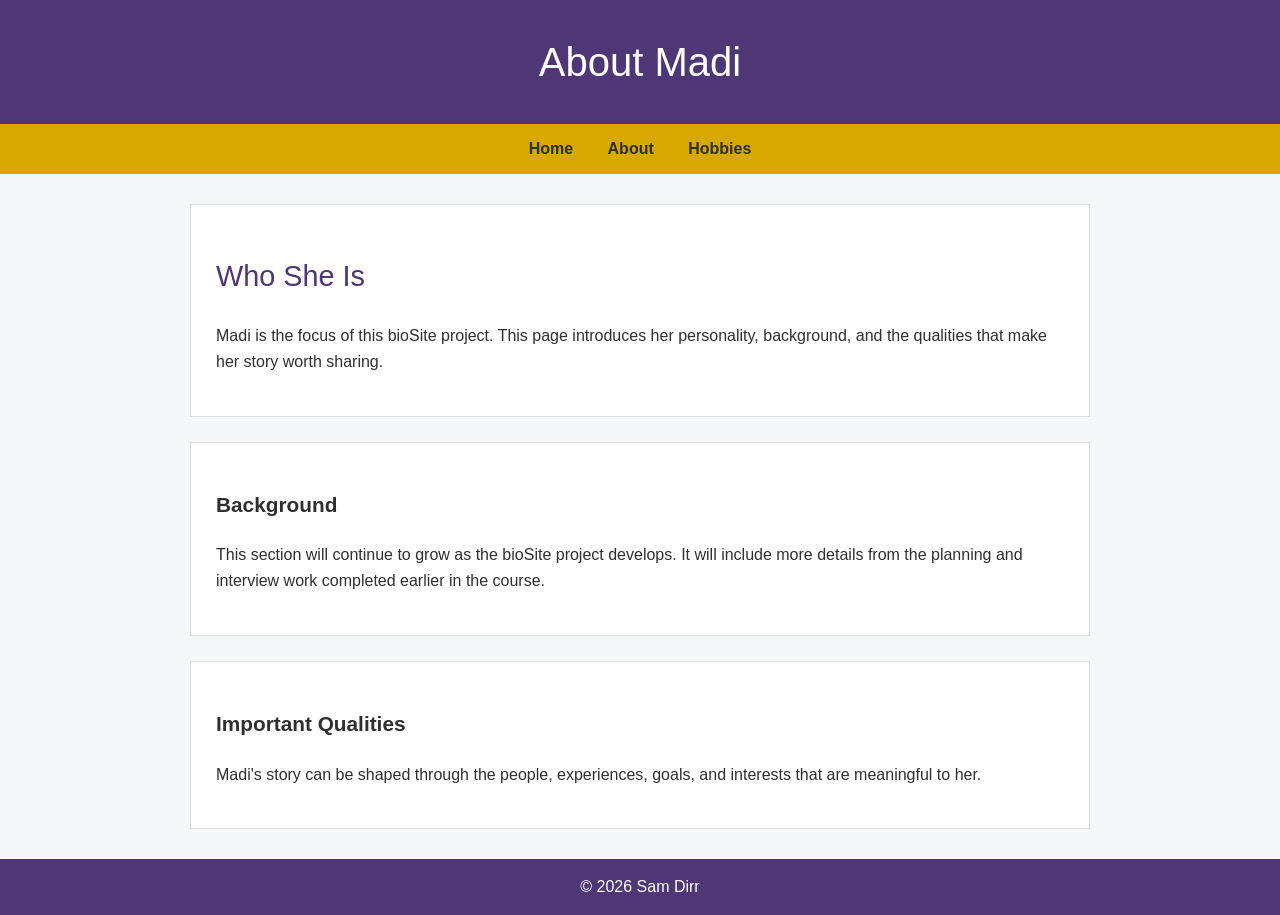
==== about.html @ 8c5dd636 "Initial bioSite layout" ====
<!DOCTYPE html>
<html lang="en">
<head>
    <!--
        Name: Sam Dirr
        Assignment: 6.3
        Date: July 5, 2026
    -->
    <meta charset="UTF-8">
    <title>About Madi</title>
    <link rel="stylesheet" href="site.css">
</head>

<body>
<header>
    <h1>About Madi</h1>
</header>

<nav>
    <a href="index.html">Home</a>
    <a href="about.html">About</a>
    <a href="hobbies.html">Hobbies</a>
</nav>

<main>
    <section class="page-section">
        <h2>Who She Is</h2>
        <p>
            Madi is the focus of this bioSite project. This page introduces her
            personality, background, and the qualities that make her story worth
            sharing.
        </p>
    </section>

    <section class="page-section">
        <h3>Background</h3>
        <p>
            This section will continue to grow as the bioSite project develops.
            It will include more details from the planning and interview work
            completed earlier in the course.
        </p>
    </section>

    <section class="page-section">
        <h3>Important Qualities</h3>
        <p>
            Madi's story can be shaped through the people, experiences, goals,
            and interests that are meaningful to her.
        </p>
    </section>
</main>

<footer>
    <p>&copy; 2026 Sam Dirr</p>
</footer>
</body>
</html>
---- site.css ----
/*
    Name: Sam Dirr
    Assignment: 6.3
    Date: July 5, 2026
*/

body {
    margin: 0;
    font-family: Arial, Helvetica, sans-serif;
    background-color: #f6f7f9;
    color: #2f2f2f;
    line-height: 1.6;
}

header {
    background-color: #4f3674;
    color: #ffffff;
    padding: 30px;
    text-align: center;
}

h1 {
    font-size: 2.5em;
    font-weight: 400;
    margin: 0;
}

h2 {
    color: #4f3674;
    font-size: 1.8em;
    font-weight: 400;
}

h3 {
    color: #2f2f2f;
    font-size: 1.3em;
    font-weight: 600;
}

nav {
    background-color: #d6a800;
    padding: 12px;
    text-align: center;
}

nav a {
    color: #2f2f2f;
    font-weight: 600;
    margin: 0 15px;
    text-decoration: none;
}

nav a:hover {
    color: #ffffff;
    text-decoration: underline;
}

main {
    margin: 30px auto;
    max-width: 900px;
    padding: 0 20px;
}

.hero {
    background-color: #ffffff;
    border-left: 8px solid #4f3674;
    padding: 25px;
    margin-bottom: 25px;
}

.page-section {
    background-color: #ffffff;
    border: 1px solid #dddddd;
    padding: 25px;
    margin-bottom: 25px;
}

.hobby-list {
    display: grid;
    grid-template-columns: repeat(3, 1fr);
    gap: 20px;
}

.hobby-card {
    background-color: #ffffff;
    border: 1px solid #dddddd;
    padding: 20px;
}

footer {
    background-color: #4f3674;
    color: #ffffff;
    padding: 15px;
    text-align: center;
}

footer p {
    margin: 0;
}
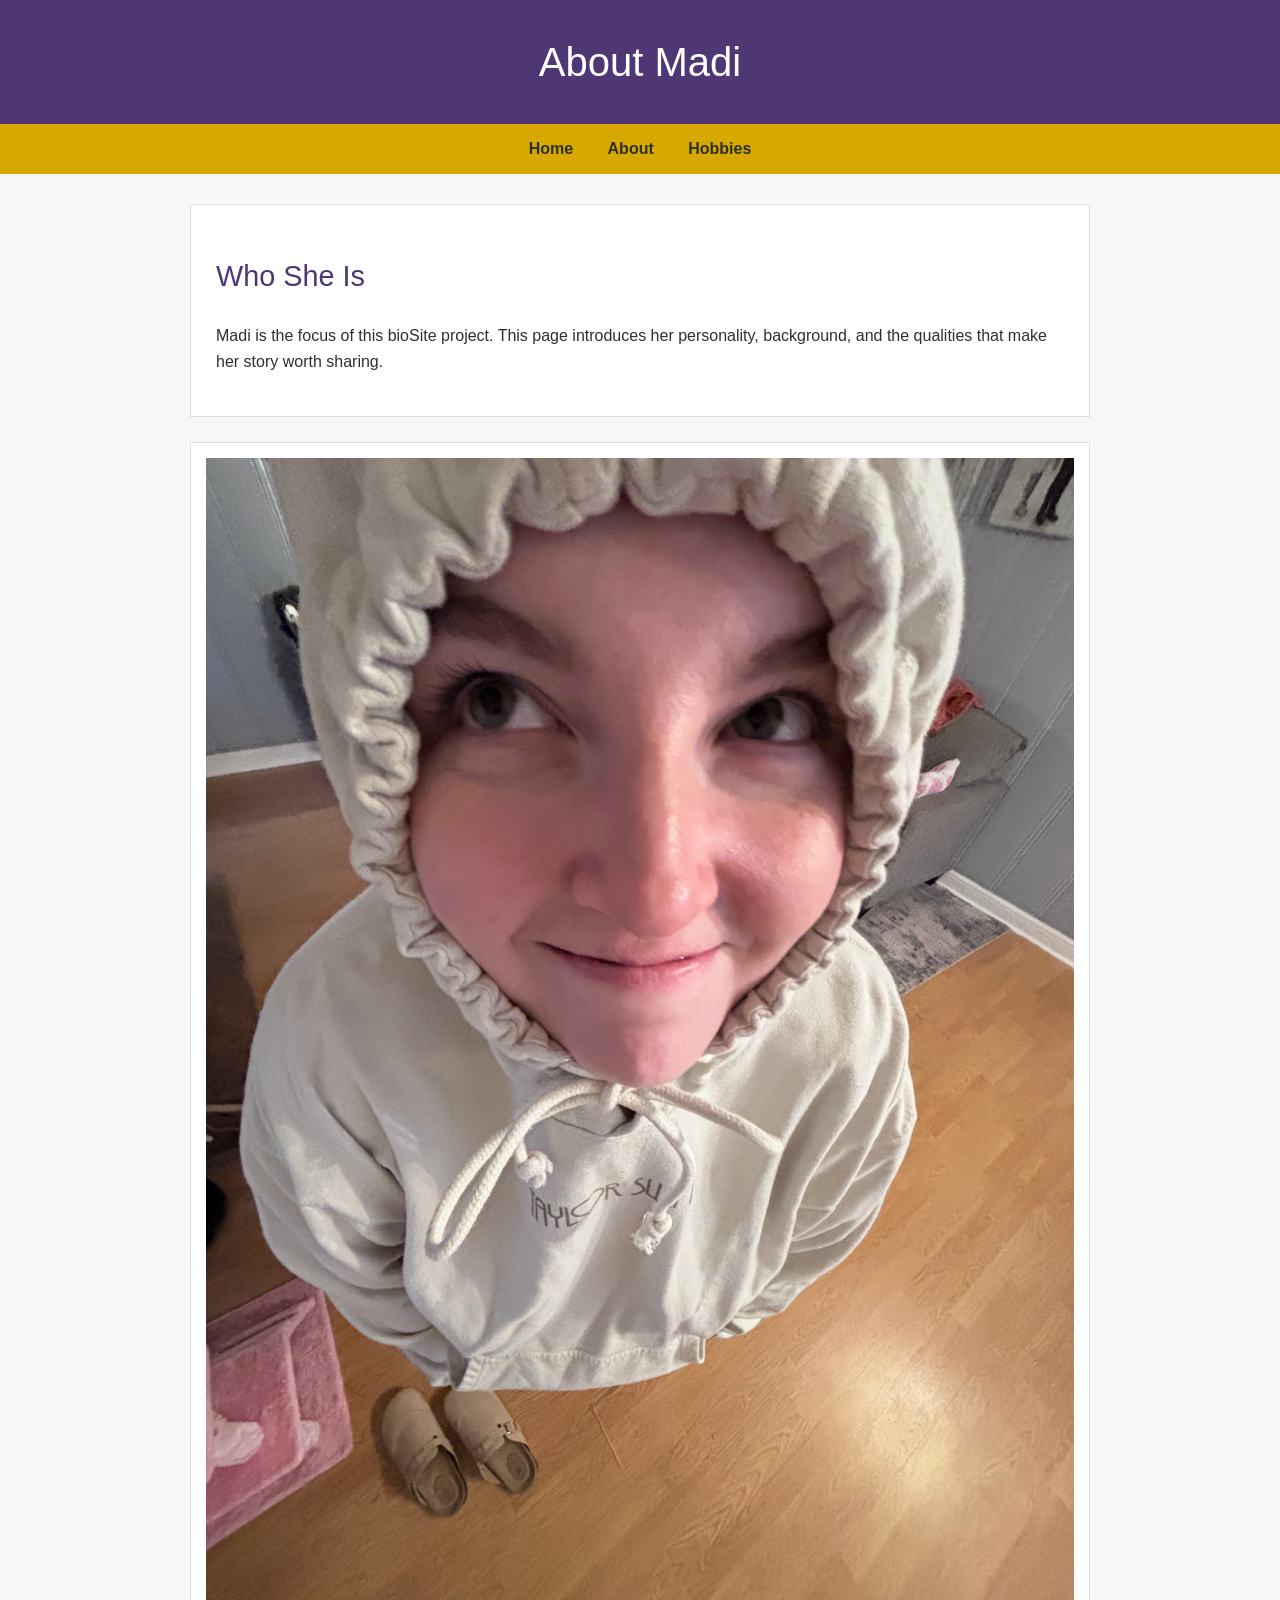
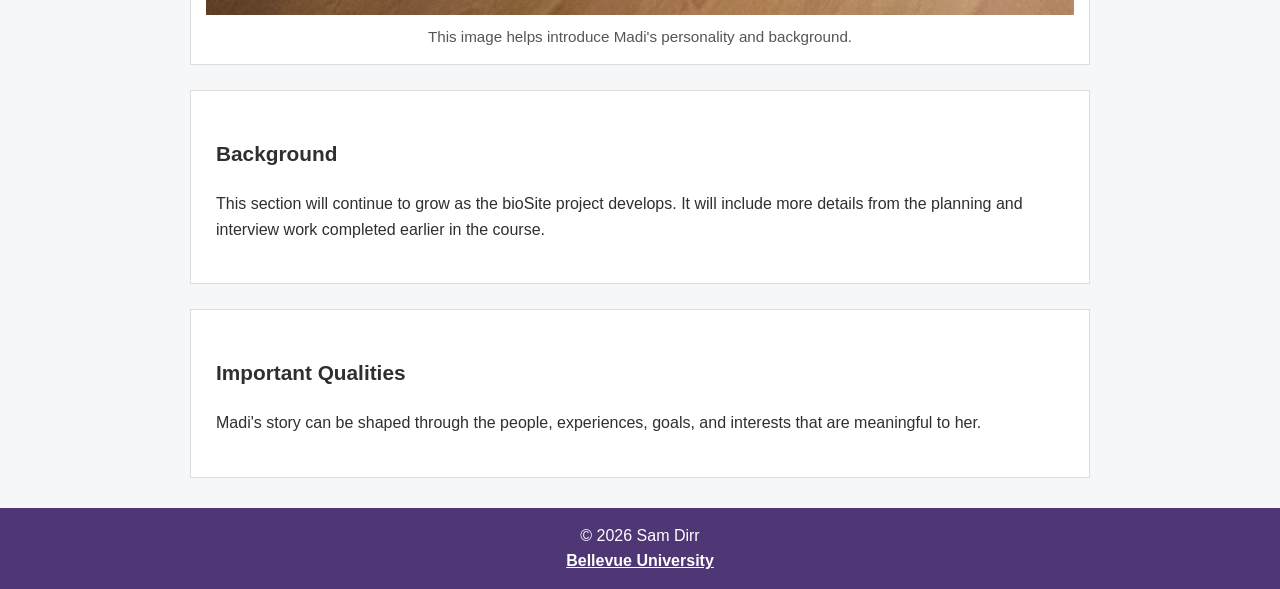
==== commit f4aab681: "Add bioSite images and layout for assignment 7.2" ====
--- a/about.html
+++ b/about.html
@@ -3,8 +3,8 @@
 <head>
     <!--
         Name: Sam Dirr
-        Assignment: 6.3
-        Date: July 5, 2026
+        Assignment: 7.2
+        Date: July 12, 2026
     -->
     <meta charset="UTF-8">
     <title>About Madi</title>
@@ -32,6 +32,11 @@
         </p>
     </section>
 
+    <figure class="image-feature">
+        <img src="images/madi-about.JPEG" alt="Madi in a meaningful personal moment">
+        <figcaption>This image helps introduce Madi's personality and background.</figcaption>
+    </figure>
+
     <section class="page-section">
         <h3>Background</h3>
         <p>
@@ -52,6 +57,7 @@
 
 <footer>
     <p>&copy; 2026 Sam Dirr</p>
+    <p><a href="https://www.bellevue.edu/" target="_blank">Bellevue University</a></p>
 </footer>
 </body>
-</html>+</html>
--- a/site.css
+++ b/site.css
@@ -1,7 +1,7 @@
 /*
     Name: Sam Dirr
-    Assignment: 6.3
-    Date: July 5, 2026
+    Assignment: 7.2
+    Date: July 12, 2026
 */
 
 body {
@@ -75,6 +75,27 @@
     margin-bottom: 25px;
 }
 
+.image-feature {
+    background-color: #ffffff;
+    border: 1px solid #dddddd;
+    margin: 0 0 25px 0;
+    padding: 15px;
+}
+
+.image-feature img {
+    display: block;
+    max-width: 100%;
+    width: 100%;
+    height: auto;
+}
+
+.image-feature figcaption {
+    color: #555555;
+    font-size: 0.95em;
+    margin-top: 10px;
+    text-align: center;
+}
+
 .hobby-list {
     display: grid;
     grid-template-columns: repeat(3, 1fr);
@@ -96,4 +117,9 @@
 
 footer p {
     margin: 0;
-}+}
+
+footer a {
+    color: #ffffff;
+    font-weight: 600;
+}
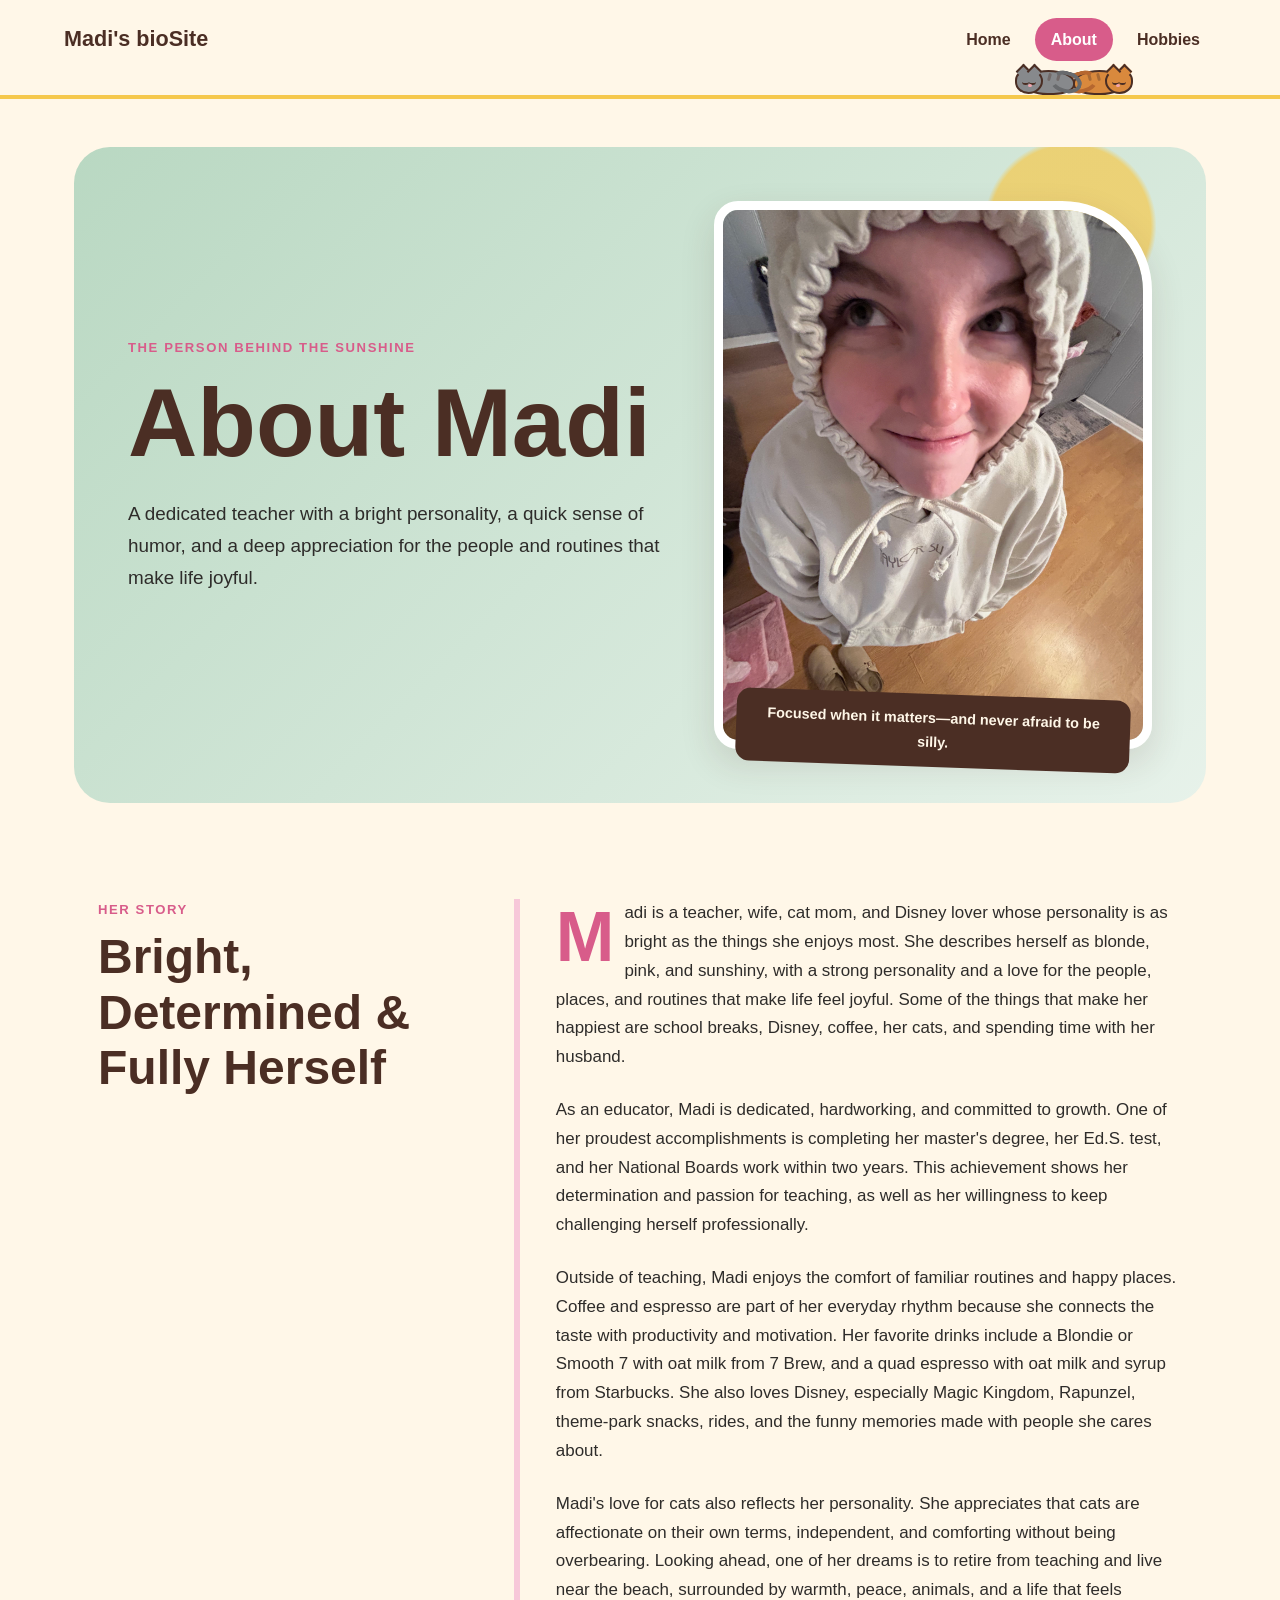
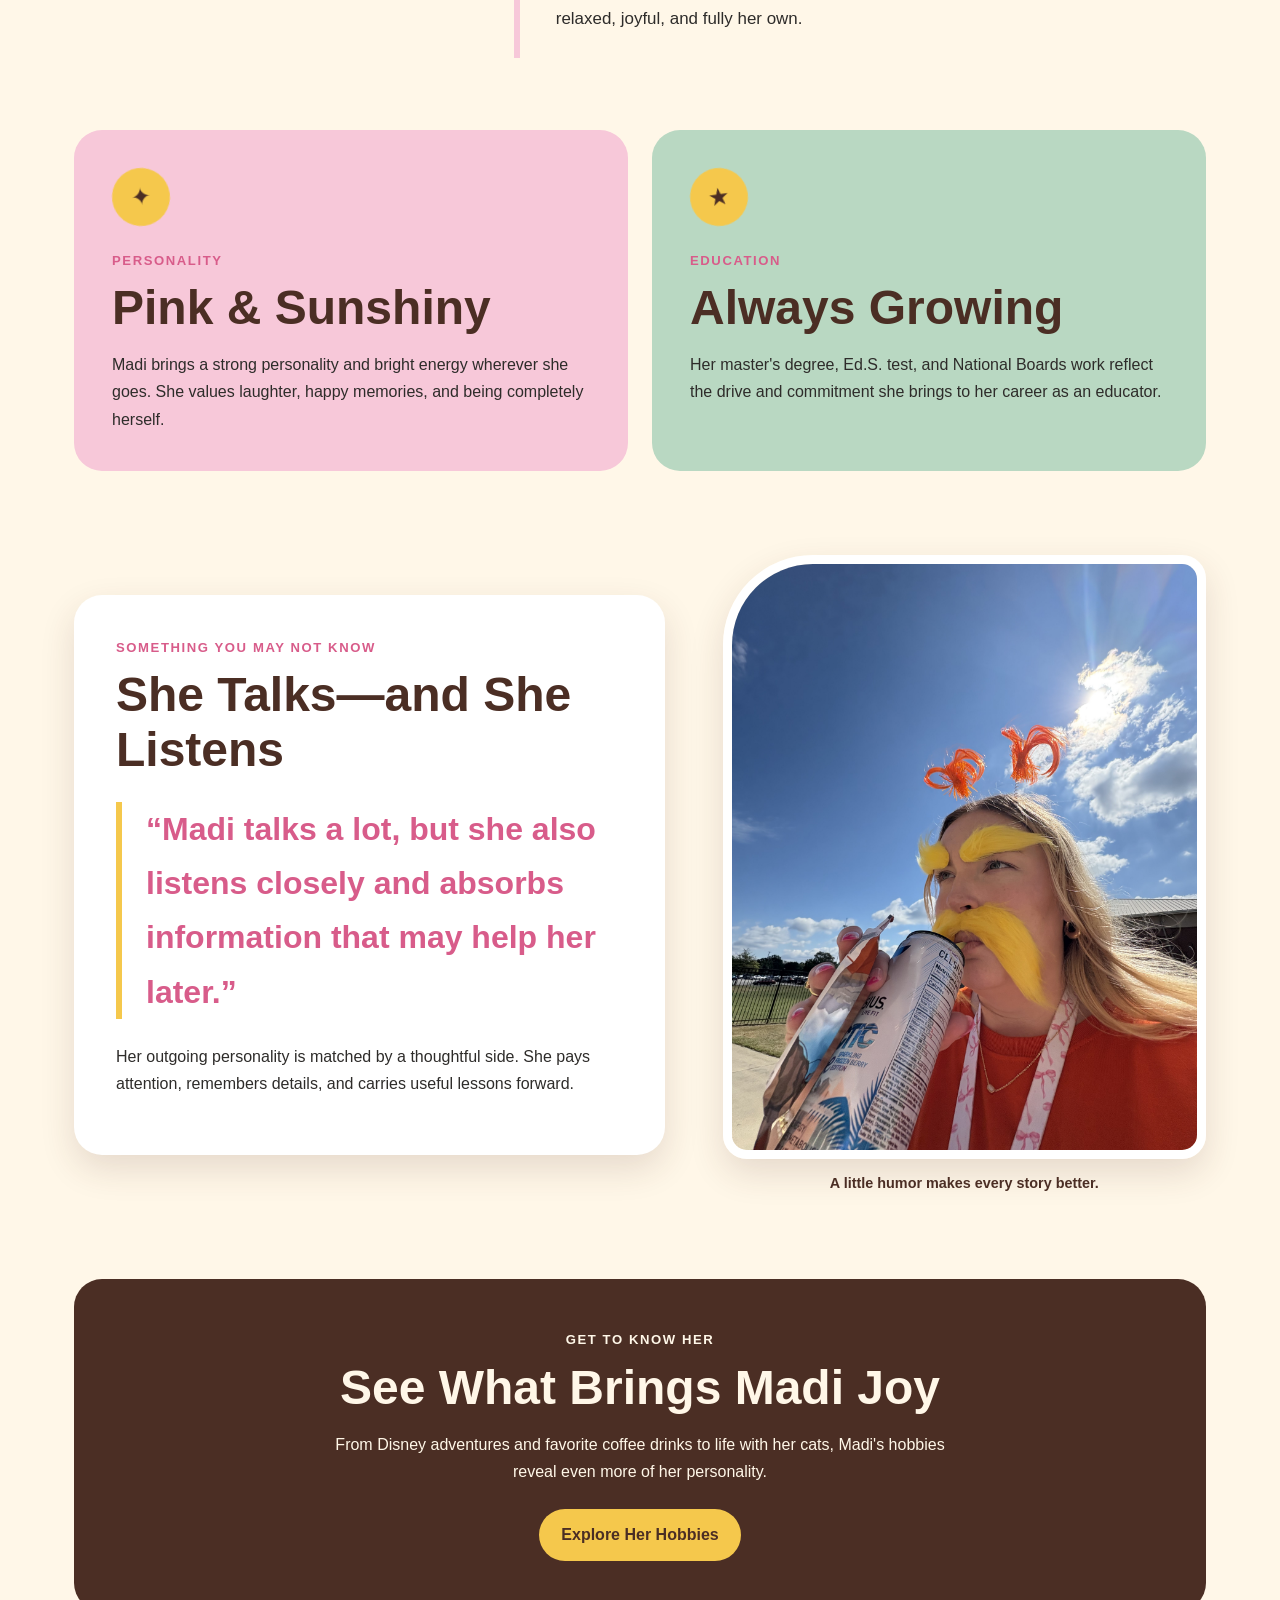
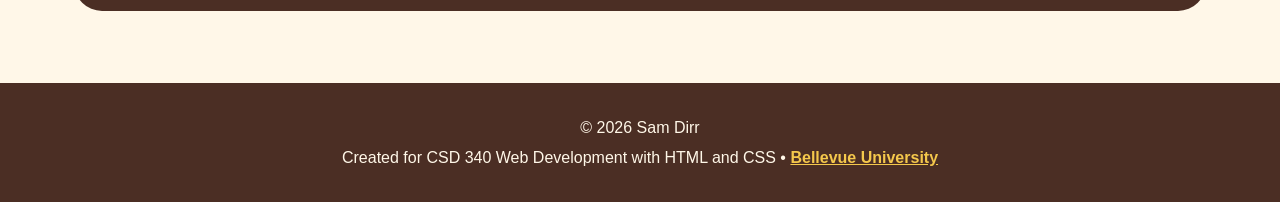
==== commit 162ab826: "Finalizing Madi BioSite" ====
--- a/about.html
+++ b/about.html
@@ -3,61 +3,182 @@
 <head>
     <!--
         Name: Sam Dirr
-        Assignment: 7.2
-        Date: July 12, 2026
+        Assignment: 10.2
+        Date: July 26, 2026
     -->
     <meta charset="UTF-8">
-    <title>About Madi</title>
+    <meta name="viewport" content="width=device-width, initial-scale=1.0">
+    <meta name="description" content="Learn about Madi's personality, career, accomplishments, and dreams.">
+    <title>About Madi | bioSite</title>
     <link rel="stylesheet" href="site.css">
 </head>
 
 <body>
-<header>
-    <h1>About Madi</h1>
+<header class="site-header">
+    <a class="site-name" href="index.html">Madi's bioSite</a>
+    <nav aria-label="Main navigation">
+        <a href="index.html">Home</a>
+        <a class="active" href="about.html" aria-current="page">
+            About
+            <span class="sleeping-cats" aria-hidden="true">
+                <span class="sleeping-cat cat-gray">
+                    <span class="cat-tail"></span>
+                    <span class="cat-body"></span>
+                    <span class="cat-head">
+                        <span class="cat-ear ear-left"></span>
+                        <span class="cat-ear ear-right"></span>
+                        <span class="cat-eye eye-left"></span>
+                        <span class="cat-eye eye-right"></span>
+                        <span class="cat-nose"></span>
+                    </span>
+                </span>
+                <span class="sleeping-cat cat-orange">
+                    <span class="cat-tail"></span>
+                    <span class="cat-body"></span>
+                    <span class="cat-head">
+                        <span class="cat-ear ear-left"></span>
+                        <span class="cat-ear ear-right"></span>
+                        <span class="cat-eye eye-left"></span>
+                        <span class="cat-eye eye-right"></span>
+                        <span class="cat-nose"></span>
+                    </span>
+                </span>
+            </span>
+        </a>
+        <a href="hobbies.html">Hobbies</a>
+    </nav>
 </header>
 
-<nav>
-    <a href="index.html">Home</a>
-    <a href="about.html">About</a>
-    <a href="hobbies.html">Hobbies</a>
-</nav>
+<main>
+    <section class="about-hero">
+        <div class="about-title">
+            <p class="eyebrow">The Person Behind the Sunshine</p>
+            <h1>About Madi</h1>
+            <p class="about-intro">
+                A dedicated teacher with a bright personality, a quick sense of
+                humor, and a deep appreciation for the people and routines that
+                make life joyful.
+            </p>
+        </div>
 
-<main>
-    <section class="page-section">
-        <h2>Who She Is</h2>
-        <p>
-            Madi is the focus of this bioSite project. This page introduces her
-            personality, background, and the qualities that make her story worth
-            sharing.
-        </p>
+        <figure class="about-hero-photo">
+            <img src="images/madi-about.JPEG"
+                 alt="Madi making a playful face while bundled inside a hoodie">
+            <figcaption>Focused when it matters—and never afraid to be silly.</figcaption>
+        </figure>
     </section>
 
-    <figure class="image-feature">
-        <img src="images/madi-about.JPEG" alt="Madi in a meaningful personal moment">
-        <figcaption>This image helps introduce Madi's personality and background.</figcaption>
-    </figure>
+    <section class="biography-section" aria-labelledby="biography-heading">
+        <div class="biography-heading">
+            <p class="eyebrow">Her Story</p>
+            <h2 id="biography-heading">Bright, Determined &amp; Fully Herself</h2>
+        </div>
 
-    <section class="page-section">
-        <h3>Background</h3>
-        <p>
-            This section will continue to grow as the bioSite project develops.
-            It will include more details from the planning and interview work
-            completed earlier in the course.
-        </p>
+        <div class="biography-copy">
+            <p>
+                Madi is a teacher, wife, cat mom, and Disney lover whose
+                personality is as bright as the things she enjoys most. She
+                describes herself as blonde, pink, and sunshiny, with a strong
+                personality and a love for the people, places, and routines
+                that make life feel joyful. Some of the things that make her
+                happiest are school breaks, Disney, coffee, her cats, and
+                spending time with her husband.
+            </p>
+
+            <p>
+                As an educator, Madi is dedicated, hardworking, and committed
+                to growth. One of her proudest accomplishments is completing
+                her master's degree, her Ed.S. test, and her National Boards
+                work within two years. This achievement shows her
+                determination and passion for teaching, as well as her
+                willingness to keep challenging herself professionally.
+            </p>
+
+            <p>
+                Outside of teaching, Madi enjoys the comfort of familiar
+                routines and happy places. Coffee and espresso are part of her
+                everyday rhythm because she connects the taste with
+                productivity and motivation. Her favorite drinks include a
+                Blondie or Smooth 7 with oat milk from 7 Brew, and a quad
+                espresso with oat milk and syrup from Starbucks. She also loves
+                Disney, especially Magic Kingdom, Rapunzel, theme-park snacks,
+                rides, and the funny memories made with people she cares about.
+            </p>
+
+            <p>
+                Madi's love for cats also reflects her personality. She
+                appreciates that cats are affectionate on their own terms,
+                independent, and comforting without being overbearing. Looking
+                ahead, one of her dreams is to retire from teaching and live
+                near the beach, surrounded by warmth, peace, animals, and a
+                life that feels relaxed, joyful, and fully her own.
+            </p>
+        </div>
     </section>
 
-    <section class="page-section">
-        <h3>Important Qualities</h3>
+    <section class="about-highlights" aria-label="Madi's qualities and accomplishments">
+        <article class="highlight-card highlight-rose">
+            <span class="highlight-icon" aria-hidden="true">✦</span>
+            <p class="eyebrow">Personality</p>
+            <h2>Pink &amp; Sunshiny</h2>
+            <p>
+                Madi brings a strong personality and bright energy wherever she
+                goes. She values laughter, happy memories, and being completely
+                herself.
+            </p>
+        </article>
+
+        <article class="highlight-card highlight-mint">
+            <span class="highlight-icon" aria-hidden="true">★</span>
+            <p class="eyebrow">Education</p>
+            <h2>Always Growing</h2>
+            <p>
+                Her master's degree, Ed.S. test, and National Boards work
+                reflect the drive and commitment she brings to her career as an
+                educator.
+            </p>
+        </article>
+    </section>
+
+    <section class="little-known">
+        <div class="little-known-copy">
+            <p class="eyebrow">Something You May Not Know</p>
+            <h2>She Talks—and She Listens</h2>
+            <blockquote>
+                “Madi talks a lot, but she also listens closely and absorbs
+                information that may help her later.”
+            </blockquote>
+            <p>
+                Her outgoing personality is matched by a thoughtful side. She
+                pays attention, remembers details, and carries useful lessons
+                forward.
+            </p>
+        </div>
+
+        <figure>
+            <img src="images/madi-dressedup-funny.jpg"
+                 alt="Madi dressed in a playful yellow mustache and eyebrows">
+            <figcaption>A little humor makes every story better.</figcaption>
+        </figure>
+    </section>
+
+    <section class="about-next">
+        <p class="eyebrow">Get to Know Her</p>
+        <h2>See What Brings Madi Joy</h2>
         <p>
-            Madi's story can be shaped through the people, experiences, goals,
-            and interests that are meaningful to her.
+            From Disney adventures and favorite coffee drinks to life with her
+            cats, Madi's hobbies reveal even more of her personality.
         </p>
+        <a class="button" href="hobbies.html">Explore Her Hobbies</a>
     </section>
 </main>
 
 <footer>
     <p>&copy; 2026 Sam Dirr</p>
-    <p><a href="https://www.bellevue.edu/" target="_blank">Bellevue University</a></p>
+    <p>
+        Created for CSD 340 Web Development with HTML and CSS •
+        <a href="https://www.bellevue.edu/" target="_blank" rel="noopener noreferrer">Bellevue University</a>
+    </p>
 </footer>
 </body>
 </html>
--- a/site.css
+++ b/site.css
@@ -1,125 +1,1166 @@
 /*
     Name: Sam Dirr
-    Assignment: 7.2
-    Date: July 12, 2026
+    Assignment: 10.2
+    Date: July 26, 2026
 */
+
+:root {
+    --blush: #f7c8d9;
+    --rose: #d85c8a;
+    --sunshine: #f5c84c;
+    --espresso: #4b2e24;
+    --cream: #fff7e8;
+    --latte: #b58b67;
+    --charcoal: #2e2c2a;
+    --mint: #b9d8c2;
+    --white: #ffffff;
+    --shadow: 0 14px 35px rgba(75, 46, 36, 0.14);
+}
+
+* {
+    box-sizing: border-box;
+}
+
+html {
+    scroll-behavior: smooth;
+}
 
 body {
     margin: 0;
     font-family: Arial, Helvetica, sans-serif;
-    background-color: #f6f7f9;
-    color: #2f2f2f;
-    line-height: 1.6;
-}
-
-header {
-    background-color: #4f3674;
-    color: #ffffff;
-    padding: 30px;
-    text-align: center;
-}
-
-h1 {
-    font-size: 2.5em;
-    font-weight: 400;
-    margin: 0;
-}
-
-h2 {
-    color: #4f3674;
-    font-size: 1.8em;
-    font-weight: 400;
-}
-
-h3 {
-    color: #2f2f2f;
-    font-size: 1.3em;
-    font-weight: 600;
-}
-
-nav {
-    background-color: #d6a800;
-    padding: 12px;
-    text-align: center;
-}
-
-nav a {
-    color: #2f2f2f;
-    font-weight: 600;
-    margin: 0 15px;
-    text-decoration: none;
-}
-
-nav a:hover {
-    color: #ffffff;
-    text-decoration: underline;
-}
-
-main {
-    margin: 30px auto;
-    max-width: 900px;
-    padding: 0 20px;
-}
-
-.hero {
-    background-color: #ffffff;
-    border-left: 8px solid #4f3674;
-    padding: 25px;
-    margin-bottom: 25px;
-}
-
-.page-section {
-    background-color: #ffffff;
-    border: 1px solid #dddddd;
-    padding: 25px;
-    margin-bottom: 25px;
-}
-
-.image-feature {
-    background-color: #ffffff;
-    border: 1px solid #dddddd;
-    margin: 0 0 25px 0;
-    padding: 15px;
-}
-
-.image-feature img {
+    background-color: var(--cream);
+    color: var(--charcoal);
+    line-height: 1.7;
+}
+
+img {
     display: block;
     max-width: 100%;
+}
+
+a {
+    color: var(--espresso);
+}
+
+.site-header {
+    align-items: center;
+    background-color: var(--cream);
+    border-bottom: 4px solid var(--sunshine);
+    display: flex;
+    justify-content: space-between;
+    padding: 18px max(5%, calc((100% - 1180px) / 2)) 34px;
+    position: sticky;
+    top: 0;
+    z-index: 10;
+}
+
+.site-name {
+    color: var(--espresso);
+    font-size: 1.35rem;
+    font-weight: 800;
+    text-decoration: none;
+}
+
+nav {
+    display: flex;
+    gap: 8px;
+}
+
+nav a {
+    border-radius: 999px;
+    color: var(--espresso);
+    font-weight: 700;
+    padding: 8px 16px;
+    text-decoration: none;
+    transition: background-color 0.2s ease, color 0.2s ease;
+}
+
+nav a:hover,
+nav a:focus,
+nav a.active {
+    background-color: var(--rose);
+    color: var(--white);
+}
+
+/* Static sleeping cats that rest on the header divider. */
+.site-header nav a.active {
+    position: relative;
+}
+
+.sleeping-cats {
+    bottom: -36px;
+    height: 38px;
+    left: 50%;
+    pointer-events: none;
+    position: absolute;
+    transform: translateX(-50%);
+    width: 118px;
+}
+
+.sleeping-cat,
+.cat-body,
+.cat-head,
+.cat-tail,
+.cat-ear,
+.cat-eye,
+.cat-nose {
+    display: block;
+    position: absolute;
+}
+
+.sleeping-cat {
+    bottom: 2px;
+    height: 34px;
+    width: 67px;
+}
+
+.cat-gray {
+    left: 0;
+    z-index: 2;
+}
+
+.cat-orange {
+    right: 0;
+    transform: scaleX(-1);
+    z-index: 1;
+}
+
+.cat-body {
+    background-color: #87898c;
+    border: 2px solid var(--espresso);
+    border-radius: 50% 55% 44% 48%;
+    bottom: 0;
+    height: 25px;
+    left: 9px;
+    width: 51px;
+}
+
+.cat-orange .cat-body,
+.cat-orange .cat-head {
+    background-color: #d9893d;
+}
+
+.cat-head {
+    background-color: #87898c;
+    border: 2px solid var(--espresso);
+    border-radius: 45% 48% 52% 48%;
+    bottom: 1px;
+    height: 25px;
+    left: 0;
+    width: 28px;
+    z-index: 3;
+}
+
+.cat-ear {
+    background-color: inherit;
+    border-left: 2px solid var(--espresso);
+    border-top: 2px solid var(--espresso);
+    height: 11px;
+    top: -5px;
+    transform: rotate(45deg);
+    width: 11px;
+}
+
+.ear-left {
+    left: 1px;
+}
+
+.ear-right {
+    right: 1px;
+}
+
+.cat-eye {
+    border-bottom: 2px solid var(--espresso);
+    border-radius: 0 0 9px 9px;
+    height: 5px;
+    top: 9px;
+    width: 7px;
+}
+
+.eye-left {
+    left: 5px;
+}
+
+.eye-right {
+    right: 5px;
+}
+
+.cat-nose {
+    background-color: #f2a6af;
+    border-radius: 50%;
+    bottom: 5px;
+    height: 3px;
+    left: 11px;
+    width: 4px;
+}
+
+.cat-tail {
+    border: 4px solid var(--espresso);
+    border-left-color: transparent;
+    border-radius: 50%;
+    bottom: 2px;
+    height: 22px;
+    right: 0;
+    transform: rotate(14deg);
+    width: 32px;
+    z-index: 4;
+}
+
+.cat-gray .cat-tail {
+    border-bottom-color: #686a6d;
+    border-right-color: #686a6d;
+    border-top-color: #686a6d;
+}
+
+.cat-orange .cat-tail {
+    border-bottom-color: #b6672f;
+    border-right-color: #b6672f;
+    border-top-color: #b6672f;
+}
+
+.cat-gray .cat-body::before,
+.cat-gray .cat-body::after,
+.cat-orange .cat-body::before,
+.cat-orange .cat-body::after {
+    background-color: var(--espresso);
+    border-radius: 3px;
+    content: "";
+    height: 8px;
+    opacity: 0.35;
+    position: absolute;
+    top: 1px;
+    transform: rotate(15deg);
+    width: 3px;
+}
+
+.cat-gray .cat-body::before,
+.cat-orange .cat-body::before {
+    left: 22px;
+}
+
+.cat-gray .cat-body::after,
+.cat-orange .cat-body::after {
+    left: 31px;
+}
+
+main {
+    margin: 0 auto;
+    max-width: 1180px;
+    padding: 48px 24px 72px;
+}
+
+h1,
+h2,
+h3 {
+    color: var(--espresso);
+    line-height: 1.15;
+    margin-top: 0;
+}
+
+h1 {
+    font-size: clamp(3rem, 8vw, 6rem);
+    margin-bottom: 10px;
+}
+
+h2 {
+    font-size: clamp(2rem, 4vw, 3rem);
+    margin-bottom: 16px;
+}
+
+h3 {
+    font-size: 1.35rem;
+    margin-bottom: 10px;
+}
+
+p {
+    margin-top: 0;
+}
+
+.eyebrow {
+    color: var(--rose);
+    font-size: 0.82rem;
+    font-weight: 800;
+    letter-spacing: 0.12em;
+    margin-bottom: 8px;
+    text-transform: uppercase;
+}
+
+.hero {
+    align-items: center;
+    background:
+        radial-gradient(circle at 12% 10%, rgba(245, 200, 76, 0.55) 0 8%, transparent 8.5%),
+        linear-gradient(135deg, var(--blush), #fde7ef);
+    border-radius: 36px;
+    display: grid;
+    gap: 48px;
+    grid-template-columns: 1.1fr 0.9fr;
+    overflow: hidden;
+    padding: 54px;
+}
+
+.hero-copy {
+    max-width: 600px;
+}
+
+.hero-copy > p:not(.eyebrow):not(.hero-quote) {
+    font-size: 1.08rem;
+}
+
+.hero-quote {
+    color: var(--rose);
+    font-size: clamp(1.4rem, 3vw, 2.2rem);
+    font-weight: 700;
+    margin-bottom: 22px;
+}
+
+.hero-photo {
+    margin: 0;
+    position: relative;
+}
+
+.hero-photo img {
+    aspect-ratio: 4 / 5;
+    border: 9px solid var(--white);
+    border-radius: 48% 48% 18px 18px;
+    box-shadow: var(--shadow);
+    object-fit: cover;
+}
+
+.hero-photo figcaption {
+    background-color: var(--sunshine);
+    border-radius: 14px;
+    bottom: -20px;
+    color: var(--espresso);
+    font-size: 0.9rem;
+    font-weight: 700;
+    left: 24px;
+    padding: 12px 18px;
+    position: absolute;
+    right: 24px;
+    text-align: center;
+    transform: rotate(-2deg);
+}
+
+.button {
+    background-color: var(--espresso);
+    border-radius: 999px;
+    color: var(--white);
+    display: inline-block;
+    font-weight: 700;
+    margin-top: 8px;
+    padding: 12px 22px;
+    text-decoration: none;
+    transition: background-color 0.2s ease, transform 0.2s ease;
+}
+
+.button:hover,
+.button:focus {
+    background-color: var(--rose);
+    transform: translateY(-2px);
+}
+
+.story-section {
+    padding: 96px 0 42px;
+}
+
+.section-heading {
+    margin: 0 auto 36px;
+    max-width: 680px;
+    text-align: center;
+}
+
+.story-grid {
+    display: grid;
+    gap: 24px;
+    grid-template-columns: repeat(3, 1fr);
+}
+
+.story-card {
+    background-color: var(--white);
+    border-radius: 24px;
+    box-shadow: 0 8px 24px rgba(75, 46, 36, 0.09);
+    overflow: hidden;
+    transition: box-shadow 0.25s ease, transform 0.25s ease;
+}
+
+.story-card:hover {
+    box-shadow: var(--shadow);
+    transform: translateY(-7px);
+}
+
+.story-card img {
+    aspect-ratio: 4 / 3;
+    object-fit: cover;
     width: 100%;
+}
+
+.card-copy {
+    padding: 24px;
+}
+
+.tag {
+    background-color: var(--blush);
+    border-radius: 999px;
+    color: var(--espresso);
+    display: inline-block;
+    font-size: 0.76rem;
+    font-weight: 800;
+    margin-bottom: 14px;
+    padding: 5px 11px;
+    text-transform: uppercase;
+}
+
+.accomplishment {
+    align-items: center;
+    background-color: var(--mint);
+    border-radius: 28px;
+    display: grid;
+    gap: 30px;
+    grid-template-columns: auto 1fr;
+    margin: 54px 0;
+    padding: 42px;
+}
+
+.accomplishment-mark {
+    align-items: center;
+    background-color: var(--sunshine);
+    border-radius: 50%;
+    color: var(--espresso);
+    display: flex;
+    font-size: 2.4rem;
+    height: 100px;
+    justify-content: center;
+    transform: rotate(-8deg);
+    width: 100px;
+}
+
+.accomplishment p:last-child,
+.dream-copy p:last-child,
+.fun-strip p {
+    margin-bottom: 0;
+}
+
+.dream-section {
+    align-items: center;
+    display: grid;
+    gap: 54px;
+    grid-template-columns: 1fr 1fr;
+    padding: 38px 0 72px;
+}
+
+.dream-section figure {
+    margin: 0;
+}
+
+.dream-section img {
+    aspect-ratio: 5 / 4;
+    border: 9px solid var(--white);
+    border-radius: 22px 90px 22px 22px;
+    box-shadow: var(--shadow);
+    object-fit: cover;
+}
+
+.dream-copy {
+    border-left: 6px solid var(--sunshine);
+    padding-left: 30px;
+}
+
+.fun-strip {
+    align-items: center;
+    background-color: var(--espresso);
+    border-radius: 28px;
+    color: var(--cream);
+    display: grid;
+    gap: 34px;
+    grid-template-columns: 220px 1fr;
+    padding: 28px;
+}
+
+.fun-strip img {
+    aspect-ratio: 1 / 1;
+    border-radius: 20px;
+    object-fit: cover;
+}
+
+.fun-strip h2,
+.fun-strip .eyebrow,
+.fun-strip a {
+    color: var(--cream);
+}
+
+.text-link {
+    display: inline-block;
+    font-weight: 800;
+    margin-top: 12px;
+    text-underline-offset: 5px;
+}
+
+/* About page */
+.about-hero {
+    align-items: center;
+    background:
+        radial-gradient(circle at 88% 12%, rgba(245, 200, 76, 0.7) 0 7%, transparent 7.5%),
+        linear-gradient(135deg, var(--mint), #e7f2ea);
+    border-radius: 36px;
+    display: grid;
+    gap: 50px;
+    grid-template-columns: 1.1fr 0.9fr;
+    overflow: hidden;
+    padding: 54px;
+}
+
+.about-title h1 {
+    margin-bottom: 20px;
+}
+
+.about-intro {
+    font-size: 1.18rem;
+    max-width: 620px;
+}
+
+.about-hero-photo {
+    margin: 0;
+    position: relative;
+}
+
+.about-hero-photo img {
+    aspect-ratio: 4 / 5;
+    border: 9px solid var(--white);
+    border-radius: 24px 90px 24px 24px;
+    box-shadow: var(--shadow);
+    object-fit: cover;
+}
+
+.about-hero-photo figcaption {
+    background-color: var(--espresso);
+    border-radius: 14px;
+    bottom: -18px;
+    color: var(--cream);
+    font-size: 0.9rem;
+    font-weight: 700;
+    left: 22px;
+    padding: 12px 18px;
+    position: absolute;
+    right: 22px;
+    text-align: center;
+    transform: rotate(2deg);
+}
+
+.biography-section {
+    display: grid;
+    gap: 56px;
+    grid-template-columns: 0.7fr 1.3fr;
+    padding: 96px 24px 72px;
+}
+
+.biography-heading {
+    align-self: start;
+    position: sticky;
+    top: 110px;
+}
+
+.biography-copy {
+    border-left: 6px solid var(--blush);
+    font-size: 1.06rem;
+    padding-left: 36px;
+}
+
+.biography-copy p {
+    margin-bottom: 24px;
+}
+
+.biography-copy p:first-child::first-letter {
+    color: var(--rose);
+    float: left;
+    font-size: 4.4rem;
+    font-weight: 800;
+    line-height: 0.8;
+    padding: 10px 10px 0 0;
+}
+
+.about-highlights {
+    display: grid;
+    gap: 24px;
+    grid-template-columns: repeat(2, 1fr);
+}
+
+.highlight-card {
+    border-radius: 28px;
+    padding: 38px;
+}
+
+.highlight-rose {
+    background-color: var(--blush);
+}
+
+.highlight-mint {
+    background-color: var(--mint);
+}
+
+.highlight-icon {
+    align-items: center;
+    background-color: var(--sunshine);
+    border-radius: 50%;
+    color: var(--espresso);
+    display: flex;
+    font-size: 1.5rem;
+    height: 58px;
+    justify-content: center;
+    margin-bottom: 24px;
+    transform: rotate(-8deg);
+    width: 58px;
+}
+
+.highlight-card p:last-child {
+    margin-bottom: 0;
+}
+
+.little-known {
+    align-items: center;
+    display: grid;
+    gap: 58px;
+    grid-template-columns: 1.1fr 0.9fr;
+    padding: 84px 0;
+}
+
+.little-known-copy {
+    background-color: var(--white);
+    border-radius: 28px;
+    box-shadow: var(--shadow);
+    padding: 42px;
+}
+
+.little-known blockquote {
+    border-left: 6px solid var(--sunshine);
+    color: var(--rose);
+    font-size: clamp(1.3rem, 3vw, 2rem);
+    font-weight: 700;
+    margin: 24px 0;
+    padding-left: 24px;
+}
+
+.little-known figure {
+    margin: 0;
+}
+
+.little-known img {
+    aspect-ratio: 4 / 5;
+    border: 9px solid var(--white);
+    border-radius: 90px 24px 24px 24px;
+    box-shadow: var(--shadow);
+    object-fit: cover;
+}
+
+.little-known figcaption {
+    color: var(--espresso);
+    font-size: 0.9rem;
+    font-weight: 700;
+    margin-top: 12px;
+    text-align: center;
+}
+
+.about-next {
+    background:
+        linear-gradient(rgba(75, 46, 36, 0.9), rgba(75, 46, 36, 0.9)),
+        var(--espresso);
+    border-radius: 28px;
+    color: var(--cream);
+    padding: 50px;
+    text-align: center;
+}
+
+.about-next h2,
+.about-next .eyebrow {
+    color: var(--cream);
+}
+
+.about-next p:not(.eyebrow) {
+    margin-left: auto;
+    margin-right: auto;
+    max-width: 640px;
+}
+
+.about-next .button {
+    background-color: var(--sunshine);
+    color: var(--espresso);
+}
+
+.about-next .button:hover,
+.about-next .button:focus {
+    background-color: var(--rose);
+    color: var(--white);
+}
+
+/* Hobbies page */
+.hobbies-hero {
+    align-items: center;
+    background:
+        radial-gradient(circle at 12% 16%, rgba(185, 216, 194, 0.7) 0 8%, transparent 8.5%),
+        linear-gradient(135deg, #fde7ef, var(--blush));
+    border-radius: 36px;
+    display: grid;
+    gap: 50px;
+    grid-template-columns: 1.05fr 0.95fr;
+    overflow: hidden;
+    padding: 54px;
+}
+
+.hobbies-title p:not(.eyebrow) {
+    font-size: 1.15rem;
+    max-width: 590px;
+}
+
+.hobbies-hero-photo {
+    margin: 0;
+    position: relative;
+}
+
+.hobbies-hero-photo img {
+    aspect-ratio: 4 / 5;
+    border: 9px solid var(--white);
+    border-radius: 90px 24px 24px 24px;
+    box-shadow: var(--shadow);
+    object-fit: cover;
+}
+
+.hobbies-hero-photo figcaption {
+    background-color: var(--sunshine);
+    border-radius: 14px;
+    bottom: -18px;
+    color: var(--espresso);
+    font-size: 0.9rem;
+    font-weight: 700;
+    left: 22px;
+    padding: 12px 18px;
+    position: absolute;
+    right: 22px;
+    text-align: center;
+    transform: rotate(-2deg);
+}
+
+.hobby-showcase {
+    padding: 96px 0 56px;
+}
+
+.hobby-feature-grid {
+    display: grid;
+    gap: 24px;
+    grid-template-columns: repeat(3, 1fr);
+}
+
+.hobby-feature {
+    background-color: var(--white);
+    border-radius: 26px;
+    box-shadow: 0 8px 24px rgba(75, 46, 36, 0.09);
+    overflow: hidden;
+}
+
+.hobby-feature > img,
+.coffee-art {
+    aspect-ratio: 4 / 3;
+    object-fit: cover;
+    width: 100%;
+}
+
+.hobby-feature-copy {
+    padding: 26px;
+}
+
+.hobby-feature-copy p:last-child {
+    margin-bottom: 0;
+}
+
+.dark-link {
+    color: var(--rose);
+}
+
+.coffee-art {
+    align-items: center;
+    background:
+        radial-gradient(circle at center, rgba(255, 255, 255, 0.48) 0 34%, transparent 34.5%),
+        linear-gradient(135deg, var(--latte), #d9b797);
+    display: flex;
+    justify-content: center;
+    overflow: hidden;
+    position: relative;
+}
+
+.coffee-cup {
+    background-color: var(--cream);
+    border: 4px solid var(--espresso);
+    border-radius: 12px 12px 38px 38px;
+    display: block;
+    height: 100px;
+    position: relative;
+    width: 132px;
+    z-index: 2;
+}
+
+.coffee {
+    background-color: #6b4030;
+    border: 3px solid var(--espresso);
+    border-radius: 50%;
+    height: 23px;
+    left: -4px;
+    position: absolute;
+    top: -10px;
+    width: 132px;
+}
+
+.coffee-handle {
+    border: 12px solid var(--cream);
+    border-radius: 50%;
+    box-shadow: 0 0 0 4px var(--espresso);
+    height: 54px;
+    position: absolute;
+    right: -42px;
+    top: 20px;
+    width: 54px;
+    z-index: -1;
+}
+
+.cup-heart {
+    color: var(--rose);
+    font-size: 2rem;
+    left: 50%;
+    position: absolute;
+    top: 30px;
+    transform: translateX(-50%);
+}
+
+.coffee-steam {
+    border-left: 5px solid rgba(255, 247, 232, 0.9);
+    border-radius: 50%;
+    height: 62px;
+    position: absolute;
+    top: 36px;
+    width: 32px;
+}
+
+.steam-one {
+    left: calc(50% - 34px);
+    transform: rotate(14deg);
+}
+
+.steam-two {
+    left: calc(50% + 6px);
+    top: 27px;
+    transform: rotate(-14deg);
+}
+
+.disney-memory {
+    align-items: center;
+    background-color: var(--mint);
+    border-radius: 28px;
+    display: grid;
+    gap: 32px;
+    grid-template-columns: auto 1fr;
+    margin: 32px 0 72px;
+    padding: 44px;
+}
+
+.memory-mark {
+    align-items: center;
+    background-color: var(--sunshine);
+    border-radius: 50%;
+    color: var(--espresso);
+    display: flex;
+    font-size: 2.4rem;
+    height: 104px;
+    justify-content: center;
+    transform: rotate(-8deg);
+    width: 104px;
+}
+
+.disney-memory p:last-child {
+    margin-bottom: 0;
+}
+
+.seasonal-fun {
+    align-items: center;
+    background-color: var(--espresso);
+    border-radius: 28px;
+    color: var(--cream);
+    display: grid;
+    gap: 52px;
+    grid-template-columns: 0.85fr 1.15fr;
+    padding: 36px;
+}
+
+.seasonal-fun figure {
+    margin: 0;
+}
+
+.seasonal-fun img {
+    aspect-ratio: 4 / 5;
+    border-radius: 22px;
+    object-fit: cover;
+}
+
+.seasonal-fun h2,
+.seasonal-fun .eyebrow {
+    color: var(--cream);
+}
+
+.seasonal-fun .button {
+    background-color: var(--sunshine);
+    color: var(--espresso);
+}
+
+.seasonal-fun .button:hover,
+.seasonal-fun .button:focus {
+    background-color: var(--rose);
+    color: var(--white);
+}
+
+/* Shared styles retained for the About and Hobbies pages. */
+body > header:not(.site-header) {
+    background: linear-gradient(135deg, var(--blush), #fde7ef);
+    border-bottom: 4px solid var(--sunshine);
+    padding: 36px 20px;
+    text-align: center;
+}
+
+body > header:not(.site-header) h1 {
+    font-size: clamp(2.5rem, 6vw, 4rem);
+    margin: 0;
+}
+
+body > nav {
+    background-color: var(--cream);
+    border-bottom: 1px solid rgba(75, 46, 36, 0.12);
+    justify-content: center;
+    padding: 14px 20px;
+}
+
+.page-section,
+.image-feature,
+.hobby-card {
+    background-color: var(--white);
+    border: 1px solid rgba(75, 46, 36, 0.12);
+    border-radius: 22px;
+    box-shadow: 0 8px 24px rgba(75, 46, 36, 0.08);
+    margin-bottom: 25px;
+    padding: 25px;
+}
+
+.image-feature {
+    margin-left: 0;
+    margin-right: 0;
+}
+
+.image-feature img {
+    border-radius: 15px;
     height: auto;
+    width: 100%;
 }
 
 .image-feature figcaption {
-    color: #555555;
-    font-size: 0.95em;
+    color: #5f554f;
+    font-size: 0.95rem;
     margin-top: 10px;
     text-align: center;
 }
 
 .hobby-list {
     display: grid;
+    gap: 20px;
     grid-template-columns: repeat(3, 1fr);
-    gap: 20px;
-}
-
-.hobby-card {
-    background-color: #ffffff;
-    border: 1px solid #dddddd;
-    padding: 20px;
 }
 
 footer {
-    background-color: #4f3674;
-    color: #ffffff;
-    padding: 15px;
+    background-color: var(--espresso);
+    color: var(--cream);
+    padding: 28px 20px;
     text-align: center;
 }
 
 footer p {
-    margin: 0;
+    margin: 3px 0;
 }
 
 footer a {
-    color: #ffffff;
-    font-weight: 600;
-}
+    color: var(--sunshine);
+    font-weight: 700;
+}
+
+@media (max-width: 820px) {
+    .hero,
+    .dream-section,
+    .about-hero,
+    .little-known,
+    .hobbies-hero,
+    .seasonal-fun {
+        grid-template-columns: 1fr;
+    }
+
+    .hero {
+        padding: 38px 28px 54px;
+    }
+
+    .hero-photo {
+        margin: 0 auto;
+        max-width: 440px;
+    }
+
+    .about-hero-photo {
+        margin: 0 auto;
+        max-width: 440px;
+    }
+
+    .hobbies-hero-photo {
+        margin: 0 auto;
+        max-width: 440px;
+    }
+
+    .biography-section {
+        gap: 28px;
+        grid-template-columns: 1fr;
+        padding-left: 0;
+        padding-right: 0;
+    }
+
+    .biography-heading {
+        position: static;
+    }
+
+    .story-grid,
+    .hobby-list,
+    .hobby-feature-grid {
+        grid-template-columns: 1fr;
+    }
+
+    .hobby-feature {
+        display: grid;
+        grid-template-columns: 0.85fr 1.15fr;
+    }
+
+    .story-card {
+        display: grid;
+        grid-template-columns: 0.85fr 1.15fr;
+    }
+
+    .hobby-feature > img,
+    .coffee-art,
+    .story-card img {
+        aspect-ratio: auto;
+        height: 100%;
+    }
+}
+
+@media (max-width: 560px) {
+    .site-header {
+        align-items: flex-start;
+        flex-direction: column;
+        gap: 12px;
+        padding-bottom: 36px;
+    }
+
+    nav {
+        width: 100%;
+    }
+
+    nav a {
+        flex: 1;
+        padding: 7px 10px;
+        text-align: center;
+    }
+
+    .sleeping-cats {
+        bottom: -36px;
+        transform: translateX(-50%) scale(0.82);
+        transform-origin: bottom center;
+    }
+
+    main {
+        padding: 26px 16px 52px;
+    }
+
+    .hero {
+        border-radius: 24px;
+    }
+
+    .about-hero {
+        border-radius: 24px;
+        padding: 38px 28px 54px;
+    }
+
+    .hobbies-hero {
+        border-radius: 24px;
+        padding: 38px 28px 54px;
+    }
+
+    .story-card,
+    .fun-strip,
+    .about-highlights,
+    .hobby-feature {
+        grid-template-columns: 1fr;
+    }
+
+    .hobby-feature > img,
+    .coffee-art,
+    .story-card img {
+        aspect-ratio: 4 / 3;
+        height: auto;
+        width: 100%;
+    }
+
+    .accomplishment {
+        align-items: start;
+        grid-template-columns: 1fr;
+        padding: 30px 24px;
+    }
+
+    .accomplishment-mark {
+        height: 72px;
+        width: 72px;
+    }
+
+    .fun-strip img {
+        aspect-ratio: 4 / 3;
+        width: 100%;
+    }
+
+    .biography-copy {
+        padding-left: 24px;
+    }
+
+    .little-known {
+        gap: 38px;
+        padding: 60px 0;
+    }
+
+    .little-known-copy,
+    .highlight-card,
+    .about-next {
+        padding: 30px 24px;
+    }
+
+    .disney-memory {
+        align-items: start;
+        grid-template-columns: 1fr;
+        padding: 30px 24px;
+    }
+
+    .memory-mark {
+        height: 74px;
+        width: 74px;
+    }
+
+    .seasonal-fun {
+        gap: 32px;
+        padding: 24px;
+    }
+
+    .seasonal-fun img {
+        aspect-ratio: 4 / 3;
+        width: 100%;
+    }
+}
+
+@media (prefers-reduced-motion: reduce) {
+    * {
+        scroll-behavior: auto;
+        transition: none !important;
+    }
+}
